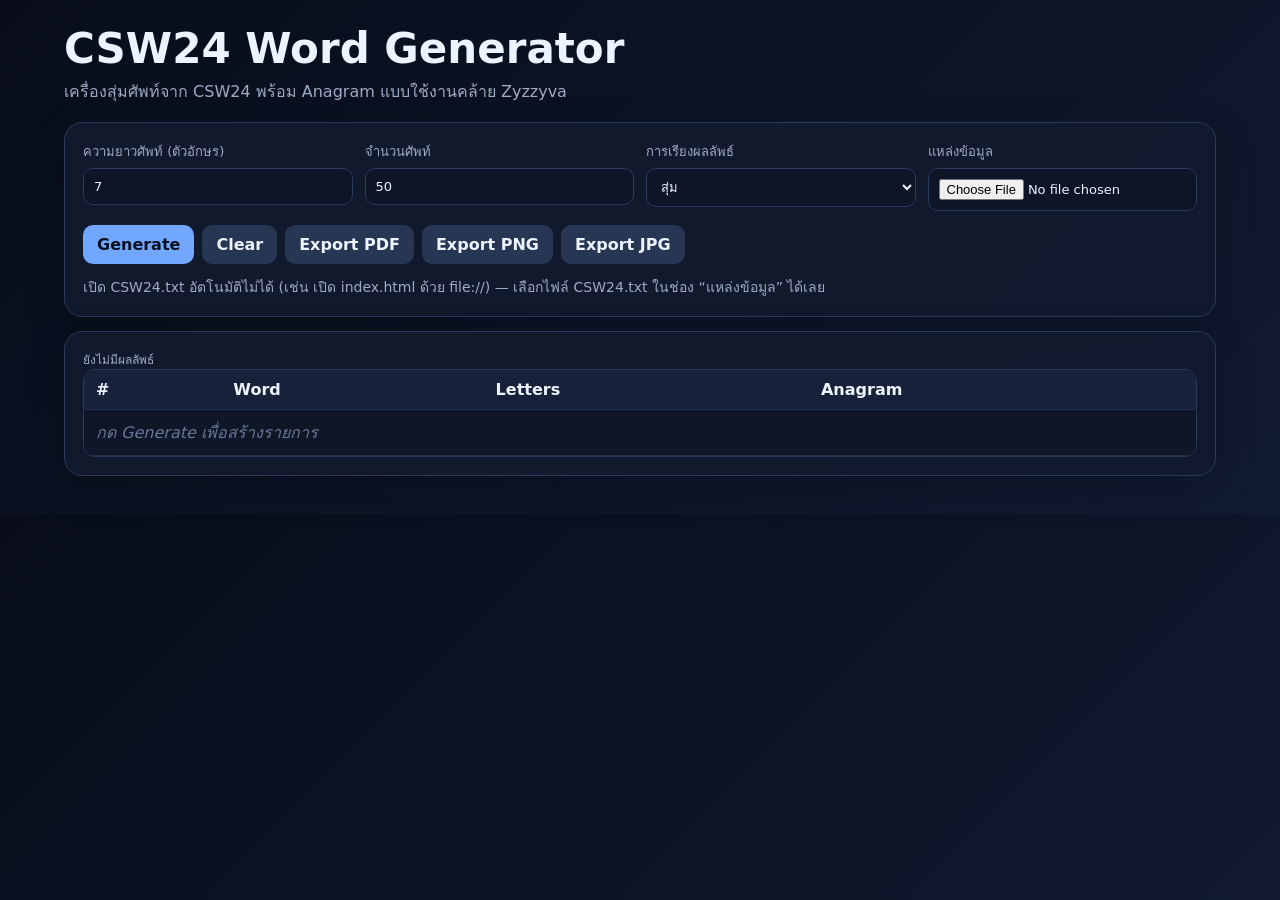
==== index.html @ b1757b20 "Add initial HTML structure for CSW24 Word Generator" ====
<!doctype html>
<html lang="th">
<head>
<meta charset="utf-8">
<meta name="viewport" content="width=device-width,initial-scale=1">
<title>CSW24 Word Generator — Zyzzyva Style</title>
<style>
:root{--bg:#0b1020;--panel:#121a2e;--panel2:#18233d;--text:#edf3ff;--muted:#9eabc5;--accent:#72a7ff;--line:#2a395c;--good:#69d39a}
*{box-sizing:border-box} body{margin:0;background:linear-gradient(135deg,#080d19,#101a31);color:var(--text);font-family:system-ui,-apple-system,Segoe UI,sans-serif}
.wrap{max-width:1200px;margin:auto;padding:24px}.hero{margin-bottom:18px}.hero h1{margin:0 0 6px;font-size:clamp(26px,4vw,42px)}.hero p{margin:0;color:var(--muted)}
.panel{background:rgba(18,26,46,.94);border:1px solid var(--line);border-radius:18px;padding:18px;margin:14px 0;box-shadow:0 12px 40px rgba(0,0,0,.18)}
.controls{display:grid;grid-template-columns:repeat(4,minmax(140px,1fr));gap:12px}
label{display:flex;flex-direction:column;gap:6px;color:var(--muted);font-size:13px}
input,select,button{font:inherit} input,select{width:100%;background:#0d1527;color:var(--text);border:1px solid var(--line);border-radius:10px;padding:10px}
button{border:0;border-radius:10px;padding:10px 14px;cursor:pointer;background:var(--accent);color:#07101f;font-weight:700}
button.secondary{background:#263653;color:var(--text)}button:disabled{opacity:.45;cursor:not-allowed}
.actions{display:flex;gap:8px;flex-wrap:wrap;margin-top:14px}.status{margin-top:12px;color:var(--muted);font-size:14px}.status strong{color:var(--good)}
.table-wrap{overflow:auto;max-height:65vh;border:1px solid var(--line);border-radius:12px}
table{border-collapse:collapse;width:100%;min-width:560px;background:#0e1628}th,td{padding:10px 12px;border-bottom:1px solid #22304e;text-align:left;vertical-align:top}th{position:sticky;top:0;background:#17223a;z-index:1}td.word{font-weight:800;letter-spacing:.06em}td.letters{font-family:ui-monospace,SFMono-Regular,Menlo,monospace;color:#a9c4ff}
.anagrams{display:flex;gap:6px;flex-wrap:wrap}.chip{background:#243554;border:1px solid #344a72;border-radius:999px;padding:4px 8px;font-size:12px}
.empty{color:#687795;font-style:italic}.small{font-size:12px;color:var(--muted)}
@media(max-width:800px){.controls{grid-template-columns:1fr 1fr}}@media(max-width:520px){.controls{grid-template-columns:1fr}.wrap{padding:12px}}
@media print{body{background:white;color:black}.panel{box-shadow:none;border:0}.hero p,.controls,.actions,.status,.small{display:none}.table-wrap{max-height:none;border:0}table{background:white}th{position:static;background:#eee;color:#000}th,td{color:#000;border-color:#bbb}.chip{color:#000;background:white;border-color:#999}}
</style>
</head>
<body>
<div class="wrap">
  <header class="hero">
    <h1>CSW24 Word Generator</h1>
    <p>เครื่องสุ่มศัพท์จาก CSW24 พร้อม Anagram แบบใช้งานคล้าย Zyzzyva</p>
  </header>

  <section class="panel">
    <div class="controls">
      <label>ความยาวศัพท์ (ตัวอักษร)
        <input id="length" type="number" min="1" max="30" value="7">
      </label>
      <label>จำนวนศัพท์
        <input id="count" type="number" min="1" max="1000" value="50">
      </label>
      <label>การเรียงผลลัพธ์
        <select id="sort">
          <option value="random">สุ่ม</option>
          <option value="alpha">A → Z</option>
          <option value="score">ยาวก่อน</option>
        </select>
      </label>
      <label>แหล่งข้อมูล
        <input id="fileInput" type="file" accept=".txt">
      </label>
    </div>
    <div class="actions">
      <button id="generate">Generate</button>
      <button id="clear" class="secondary">Clear</button>
      <button id="pdf" class="secondary">Export PDF</button>
      <button id="png" class="secondary">Export PNG</button>
      <button id="jpg" class="secondary">Export JPG</button>
    </div>
    <div id="status" class="status">กำลังโหลด CSW24.txt…</div>
  </section>

  <section class="panel">
    <div class="small" id="resultMeta">ยังไม่มีผลลัพธ์</div>
    <div class="table-wrap">
      <table id="results">
        <thead><tr><th>#</th><th>Word</th><th>Letters</th><th>Anagram</th></tr></thead>
        <tbody><tr><td colspan="4" class="empty">กด Generate เพื่อสร้างรายการ</td></tr></tbody>
      </table>
    </div>
  </section>
</div>

<script>
"use strict";
let WORDS = [];
let anagramMap = new Map();
let currentRows = [];

const $ = id => document.getElementById(id);

function normalize(text){
  return [...new Set(text.split(/\r?\n/).map(x=>x.trim().toUpperCase()).filter(x=>/^[A-Z]+$/.test(x)))];
}
function keyOf(w){ return [...w].sort().join(""); }

function buildIndex(){
  anagramMap = new Map();
  for(const w of WORDS){
    const k = keyOf(w);
    if(!anagramMap.has(k)) anagramMap.set(k, []);
    anagramMap.get(k).push(w);
  }
  for(const arr of anagramMap.values()) arr.sort();
}

function setStatus(msg, good=false){
  $("status").innerHTML = good ? "<strong>"+msg+"</strong>" : msg;
}

async function loadDefault(){
  try{
    const r = await fetch("CSW24.txt", {cache:"no-store"});
    if(!r.ok) throw new Error("HTTP "+r.status);
    WORDS = normalize(await r.text());
    buildIndex();
    setStatus(`โหลด CSW24 สำเร็จ: ${WORDS.length.toLocaleString()} คำ`, true);
  }catch(e){
    setStatus("เปิด CSW24.txt อัตโนมัติไม่ได้ (เช่น เปิด index.html ด้วย file://) — เลือกไฟล์ CSW24.txt ในช่อง “แหล่งข้อมูล” ได้เลย");
  }
}

$("fileInput").addEventListener("change", async e=>{
  const f=e.target.files[0]; if(!f) return;
  WORDS=normalize(await f.text()); buildIndex();
  setStatus(`โหลดไฟล์สำเร็จ: ${WORDS.length.toLocaleString()} คำ`, true);
});

function generate(){
  if(!WORDS.length){setStatus("ยังไม่มี word list — กรุณาโหลด CSW24.txt ก่อน");return;}
  const len=Math.max(1,Math.min(30,+$("length").value||1));
  const count=Math.max(1,Math.min(1000,+$("count").value||1));
  let pool=WORDS.filter(w=>w.length===len);
  if(!pool.length){setStatus(`ไม่พบศัพท์ที่มี ${len} ตัวอักษร`); return;}

  // Fisher-Yates shuffle without mutating the master list.
  pool=[...pool];
  for(let i=pool.length-1;i>0;i--){const j=Math.floor(Math.random()*(i+1));[pool[i],pool[j]]=[pool[j],pool[i]];}
  currentRows=pool.slice(0,Math.min(count,pool.length));
  const mode=$("sort").value;
  if(mode==="alpha") currentRows.sort();
  if(mode==="score") currentRows.sort((a,b)=>b.length-a.length || a.localeCompare(b));

  render();
  setStatus(`สร้าง ${currentRows.length.toLocaleString()} จาก ${pool.length.toLocaleString()} คำที่มี ${len} ตัวอักษร`, true);
}
function render(){
  const tbody=$("results").querySelector("tbody");
  tbody.innerHTML="";
  currentRows.forEach((w,i)=>{
    const tr=document.createElement("tr");
    const ans=(anagramMap.get(keyOf(w))||[]).filter(x=>x!==w);
    tr.innerHTML=`<td>${i+1}</td><td class="word">${w}</td><td class="letters">${keyOf(w)}</td><td class="anagrams">${
      ans.length ? ans.map(x=>`<span class="chip">${x}</span>`).join("") : '<span class="empty">—</span>'
    }</td>`;
    tbody.appendChild(tr);
  });
  $("resultMeta").textContent=currentRows.length ? `ผลลัพธ์ ${currentRows.length} คำ • Letters = ตัวอักษรเรียง A→Z • Anagram ค้นจาก CSW24 ที่โหลดอยู่` : "ยังไม่มีผลลัพธ์";
}
$("generate").onclick=generate;
$("clear").onclick=()=>{currentRows=[];render();setStatus("ล้างผลลัพธ์แล้ว")};

function exportCanvas(ext){
  if(!currentRows.length){setStatus("ยังไม่มีผลลัพธ์ให้ export");return;}
  const scale=2, rowH=48, headH=72, pad=36;
  const width=1200, height=headH+pad+currentRows.length*rowH+pad;
  const c=document.createElement("canvas"); c.width=width*scale; c.height=height*scale;
  const ctx=c.getContext("2d"); ctx.scale(scale,scale);
  ctx.fillStyle="#ffffff";ctx.fillRect(0,0,width,height);
  ctx.fillStyle="#111827";ctx.font="700 30px system-ui";ctx.fillText("CSW24 Word Generator",pad,42);
  ctx.font="14px system-ui";ctx.fillStyle="#4b5563";ctx.fillText(`${currentRows.length} words`,pad,64);
  let y=headH+pad;
  ctx.font="700 15px system-ui";ctx.fillStyle="#111827";
  ctx.fillText("#",pad,y);ctx.fillText("WORD",pad+70,y);ctx.fillText("LETTERS",pad+230,y);ctx.fillText("ANAGRAM",pad+390,y);
  y+=22; ctx.strokeStyle="#cbd5e1";ctx.beginPath();ctx.moveTo(pad,y);ctx.lineTo(width-pad,y);ctx.stroke(); y+=14;
  ctx.font="700 18px ui-monospace";ctx.fillStyle="#111827";
  currentRows.forEach((w,i)=>{
    ctx.fillText(String(i+1),pad,y+18);
    ctx.fillText(w,pad+70,y+18);ctx.font="14px ui-monospace";ctx.fillStyle="#374151";ctx.fillText(keyOf(w),pad+230,y+18);
    const ans=(anagramMap.get(keyOf(w))||[]).filter(x=>x!==w);
    ctx.font="14px system-ui";ctx.fillStyle="#374151";
    ctx.fillText(ans.length?ans.join(", "):"—",pad+390,y+18);
    ctx.font="700 18px ui-monospace";ctx.fillStyle="#111827";
    y+=rowH;
  });
  const mime=ext==="jpg"?"image/jpeg":"image/png";
  const url=c.toDataURL(mime,0.95);
  const a=document.createElement("a");a.href=url;a.download=`csw24-words-${Date.now()}.${ext}`;a.click();
}
$("png").onclick=()=>exportCanvas("png");
$("jpg").onclick=()=>exportCanvas("jpg");
$("pdf").onclick=()=>{if(!currentRows.length){setStatus("ยังไม่มีผลลัพธ์ให้ export");return;} window.print();};

loadDefault();
</script>
</body>
</html>
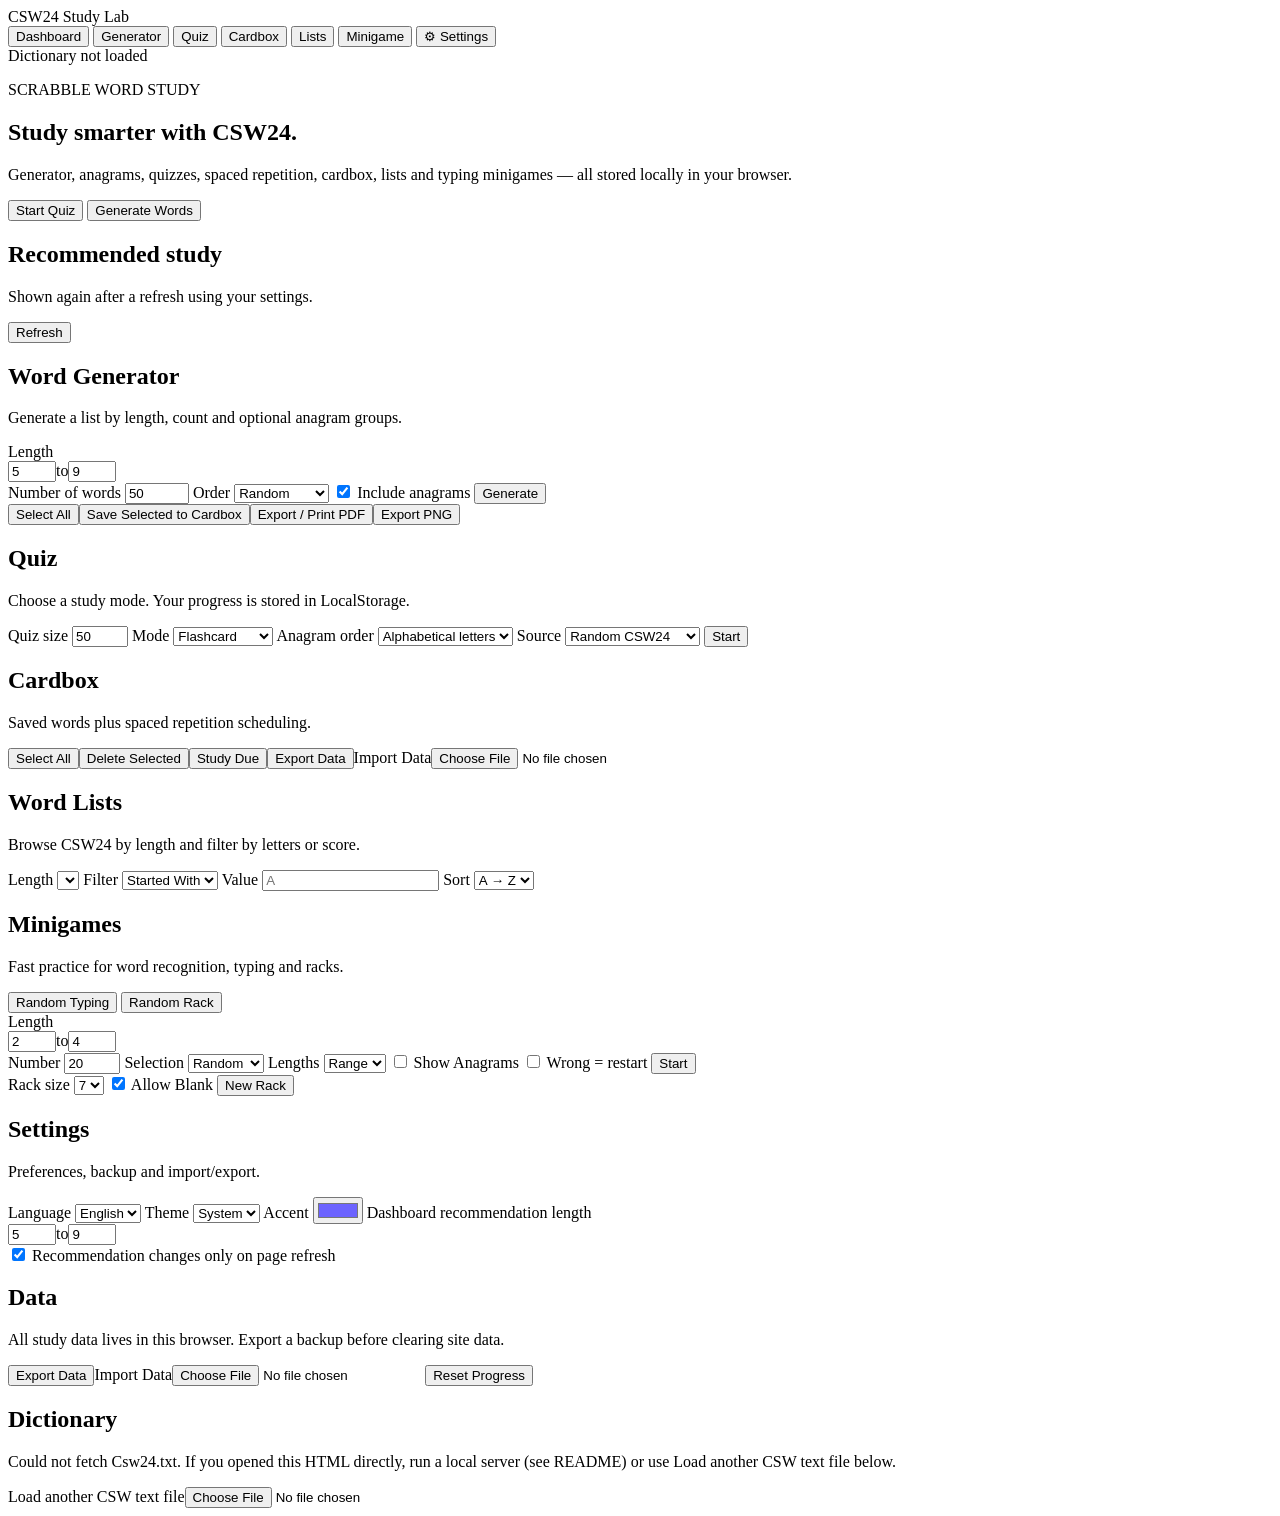
==== commit 9bf048dc: "Add files via upload" ====
--- a/index.html
+++ b/index.html
@@ -1,186 +1,175 @@
 <!doctype html>
-<html lang="th">
+<html lang="en">
 <head>
-<meta charset="utf-8">
-<meta name="viewport" content="width=device-width,initial-scale=1">
-<title>CSW24 Word Generator — Zyzzyva Style</title>
-<style>
-:root{--bg:#0b1020;--panel:#121a2e;--panel2:#18233d;--text:#edf3ff;--muted:#9eabc5;--accent:#72a7ff;--line:#2a395c;--good:#69d39a}
-*{box-sizing:border-box} body{margin:0;background:linear-gradient(135deg,#080d19,#101a31);color:var(--text);font-family:system-ui,-apple-system,Segoe UI,sans-serif}
-.wrap{max-width:1200px;margin:auto;padding:24px}.hero{margin-bottom:18px}.hero h1{margin:0 0 6px;font-size:clamp(26px,4vw,42px)}.hero p{margin:0;color:var(--muted)}
-.panel{background:rgba(18,26,46,.94);border:1px solid var(--line);border-radius:18px;padding:18px;margin:14px 0;box-shadow:0 12px 40px rgba(0,0,0,.18)}
-.controls{display:grid;grid-template-columns:repeat(4,minmax(140px,1fr));gap:12px}
-label{display:flex;flex-direction:column;gap:6px;color:var(--muted);font-size:13px}
-input,select,button{font:inherit} input,select{width:100%;background:#0d1527;color:var(--text);border:1px solid var(--line);border-radius:10px;padding:10px}
-button{border:0;border-radius:10px;padding:10px 14px;cursor:pointer;background:var(--accent);color:#07101f;font-weight:700}
-button.secondary{background:#263653;color:var(--text)}button:disabled{opacity:.45;cursor:not-allowed}
-.actions{display:flex;gap:8px;flex-wrap:wrap;margin-top:14px}.status{margin-top:12px;color:var(--muted);font-size:14px}.status strong{color:var(--good)}
-.table-wrap{overflow:auto;max-height:65vh;border:1px solid var(--line);border-radius:12px}
-table{border-collapse:collapse;width:100%;min-width:560px;background:#0e1628}th,td{padding:10px 12px;border-bottom:1px solid #22304e;text-align:left;vertical-align:top}th{position:sticky;top:0;background:#17223a;z-index:1}td.word{font-weight:800;letter-spacing:.06em}td.letters{font-family:ui-monospace,SFMono-Regular,Menlo,monospace;color:#a9c4ff}
-.anagrams{display:flex;gap:6px;flex-wrap:wrap}.chip{background:#243554;border:1px solid #344a72;border-radius:999px;padding:4px 8px;font-size:12px}
-.empty{color:#687795;font-style:italic}.small{font-size:12px;color:var(--muted)}
-@media(max-width:800px){.controls{grid-template-columns:1fr 1fr}}@media(max-width:520px){.controls{grid-template-columns:1fr}.wrap{padding:12px}}
-@media print{body{background:white;color:black}.panel{box-shadow:none;border:0}.hero p,.controls,.actions,.status,.small{display:none}.table-wrap{max-height:none;border:0}table{background:white}th{position:static;background:#eee;color:#000}th,td{color:#000;border-color:#bbb}.chip{color:#000;background:white;border-color:#999}}
-</style>
+  <meta charset="utf-8">
+  <meta name="viewport" content="width=device-width,initial-scale=1">
+  <title>CSW24 Study Lab</title>
+  <link rel="stylesheet" href="styles.css">
 </head>
 <body>
-<div class="wrap">
-  <header class="hero">
-    <h1>CSW24 Word Generator</h1>
-    <p>เครื่องสุ่มศัพท์จาก CSW24 พร้อม Anagram แบบใช้งานคล้าย Zyzzyva</p>
+  <header class="topbar">
+    <div class="brand">CSW24 <span>Study Lab</span></div>
+    <nav id="mainNav">
+      <button class="nav-btn active" data-page="dashboard">Dashboard</button>
+      <button class="nav-btn" data-page="generator">Generator</button>
+      <button class="nav-btn" data-page="quiz">Quiz</button>
+      <button class="nav-btn" data-page="cardbox">Cardbox</button>
+      <button class="nav-btn" data-page="lists">Lists</button>
+      <button class="nav-btn" data-page="minigame">Minigame</button>
+      <button class="nav-btn" data-page="settings">⚙ Settings</button>
+    </nav>
+    <div class="status" id="dictStatus">Loading CSW24…</div>
   </header>
 
-  <section class="panel">
-    <div class="controls">
-      <label>ความยาวศัพท์ (ตัวอักษร)
-        <input id="length" type="number" min="1" max="30" value="7">
-      </label>
-      <label>จำนวนศัพท์
-        <input id="count" type="number" min="1" max="1000" value="50">
-      </label>
-      <label>การเรียงผลลัพธ์
-        <select id="sort">
-          <option value="random">สุ่ม</option>
-          <option value="alpha">A → Z</option>
-          <option value="score">ยาวก่อน</option>
-        </select>
-      </label>
-      <label>แหล่งข้อมูล
-        <input id="fileInput" type="file" accept=".txt">
-      </label>
-    </div>
-    <div class="actions">
-      <button id="generate">Generate</button>
-      <button id="clear" class="secondary">Clear</button>
-      <button id="pdf" class="secondary">Export PDF</button>
-      <button id="png" class="secondary">Export PNG</button>
-      <button id="jpg" class="secondary">Export JPG</button>
-    </div>
-    <div id="status" class="status">กำลังโหลด CSW24.txt…</div>
-  </section>
+  <main>
+    <section class="page active" id="page-dashboard">
+      <div class="hero">
+        <div>
+          <p class="eyebrow">SCRABBLE WORD STUDY</p>
+          <h1>Study smarter with CSW24.</h1>
+          <p class="muted">Generator, anagrams, quizzes, spaced repetition, cardbox, lists and typing minigames — all stored locally in your browser.</p>
+        </div>
+        <div class="hero-actions">
+          <button class="primary" data-page-jump="quiz">Start Quiz</button>
+          <button data-page-jump="generator">Generate Words</button>
+        </div>
+      </div>
 
-  <section class="panel">
-    <div class="small" id="resultMeta">ยังไม่มีผลลัพธ์</div>
-    <div class="table-wrap">
-      <table id="results">
-        <thead><tr><th>#</th><th>Word</th><th>Letters</th><th>Anagram</th></tr></thead>
-        <tbody><tr><td colspan="4" class="empty">กด Generate เพื่อสร้างรายการ</td></tr></tbody>
-      </table>
-    </div>
-  </section>
-</div>
+      <div class="stats-grid" id="dashboardStats"></div>
 
-<script>
-"use strict";
-let WORDS = [];
-let anagramMap = new Map();
-let currentRows = [];
+      <div class="panel">
+        <div class="panel-title">
+          <div><h2>Recommended study</h2><p class="muted">Shown again after a refresh using your settings.</p></div>
+          <button id="refreshRecommendations">Refresh</button>
+        </div>
+        <div id="recommendations" class="word-grid"></div>
+      </div>
+    </section>
 
-const $ = id => document.getElementById(id);
+    <section class="page" id="page-generator">
+      <div class="page-head"><h1>Word Generator</h1><p>Generate a list by length, count and optional anagram groups.</p></div>
+      <div class="panel controls">
+        <label>Length
+          <div class="range-row"><input id="genMinLen" type="number" min="2" max="15" value="5"><span>to</span><input id="genMaxLen" type="number" min="2" max="15" value="9"></div>
+        </label>
+        <label>Number of words <input id="genCount" type="number" min="1" max="1000" value="50"></label>
+        <label>Order
+          <select id="genOrder"><option value="random">Random</option><option value="alpha">Alphabetical</option></select>
+        </label>
+        <label class="check"><input id="genAnagrams" type="checkbox" checked> Include anagrams</label>
+        <button class="primary" id="generateBtn">Generate</button>
+      </div>
+      <div class="toolbar"><button id="genSelectAll">Select All</button><button id="genSave">Save Selected to Cardbox</button><button id="exportPdf">Export / Print PDF</button><button id="exportPng">Export PNG</button></div>
+      <div id="generatorOutput" class="results"></div>
+    </section>
 
-function normalize(text){
-  return [...new Set(text.split(/\r?\n/).map(x=>x.trim().toUpperCase()).filter(x=>/^[A-Z]+$/.test(x)))];
-}
-function keyOf(w){ return [...w].sort().join(""); }
+    <section class="page" id="page-quiz">
+      <div class="page-head"><h1>Quiz</h1><p>Choose a study mode. Your progress is stored in LocalStorage.</p></div>
+      <div class="panel controls">
+        <label>Quiz size <input id="quizCount" type="number" min="1" max="100" value="50"></label>
+        <label>Mode
+          <select id="quizMode">
+            <option value="flashcard">Flashcard</option>
+            <option value="anagram">Anagram</option>
+            <option value="active">Active Recall</option>
+          </select>
+        </label>
+        <label>Anagram order
+          <select id="quizAnagramOrder"><option value="alpha">Alphabetical letters</option><option value="random">Shuffled letters</option></select>
+        </label>
+        <label>Source
+          <select id="quizSource"><option value="random">Random CSW24</option><option value="cardbox">Cardbox due cards</option></select>
+        </label>
+        <button class="primary" id="startQuiz">Start</button>
+      </div>
+      <div id="quizArea"></div>
+      <div id="quizSavedSelection" class="panel hidden"></div>
+    </section>
 
-function buildIndex(){
-  anagramMap = new Map();
-  for(const w of WORDS){
-    const k = keyOf(w);
-    if(!anagramMap.has(k)) anagramMap.set(k, []);
-    anagramMap.get(k).push(w);
-  }
-  for(const arr of anagramMap.values()) arr.sort();
-}
+    <section class="page" id="page-cardbox">
+      <div class="page-head"><h1>Cardbox</h1><p>Saved words plus spaced repetition scheduling.</p></div>
+      <div class="toolbar"><button id="cardSelectAll">Select All</button><button id="cardDeleteSelected">Delete Selected</button><button id="cardStudy">Study Due</button><button id="exportData">Export Data</button><label class="file-btn">Import Data<input id="importData" type="file" accept=".json"></label></div>
+      <div id="cardboxOutput" class="results"></div>
+    </section>
 
-function setStatus(msg, good=false){
-  $("status").innerHTML = good ? "<strong>"+msg+"</strong>" : msg;
-}
+    <section class="page" id="page-lists">
+      <div class="page-head"><h1>Word Lists</h1><p>Browse CSW24 by length and filter by letters or score.</p></div>
+      <div class="panel controls">
+        <label>Length <select id="listLen"></select></label>
+        <label>Filter
+          <select id="listFilterType"><option value="starts">Started With</option><option value="ends">Ended With</option><option value="contains">Contains</option><option value="all">Contains All</option><option value="score">Score</option></select>
+        </label>
+        <label id="listFilterValueWrap">Value <input id="listFilterValue" placeholder="A"></label>
+        <label>Sort <select id="listSort"><option value="alpha">A → Z</option><option value="score">Score</option></select></label>
+      </div>
+      <div id="listOutput" class="list-column"></div>
+    </section>
 
-async function loadDefault(){
-  try{
-    const r = await fetch("CSW24.txt", {cache:"no-store"});
-    if(!r.ok) throw new Error("HTTP "+r.status);
-    WORDS = normalize(await r.text());
-    buildIndex();
-    setStatus(`โหลด CSW24 สำเร็จ: ${WORDS.length.toLocaleString()} คำ`, true);
-  }catch(e){
-    setStatus("เปิด CSW24.txt อัตโนมัติไม่ได้ (เช่น เปิด index.html ด้วย file://) — เลือกไฟล์ CSW24.txt ในช่อง “แหล่งข้อมูล” ได้เลย");
-  }
-}
+    <section class="page" id="page-minigame">
+      <div class="page-head"><h1>Minigames</h1><p>Fast practice for word recognition, typing and racks.</p></div>
+      <div class="tabs">
+        <button class="tab active" data-game="typing">Random Typing</button>
+        <button class="tab" data-game="rack">Random Rack</button>
+      </div>
 
-$("fileInput").addEventListener("change", async e=>{
-  const f=e.target.files[0]; if(!f) return;
-  WORDS=normalize(await f.text()); buildIndex();
-  setStatus(`โหลดไฟล์สำเร็จ: ${WORDS.length.toLocaleString()} คำ`, true);
-});
+      <div class="game-panel active" id="game-typing">
+        <div class="panel controls">
+          <label>Length <div class="range-row"><input id="typeMin" type="number" min="2" max="15" value="2"><span>to</span><input id="typeMax" type="number" min="2" max="15" value="4"></div></label>
+          <label>Number <input id="typeCount" type="number" min="1" max="100" value="20"></label>
+          <label>Selection <select id="typeOrder"><option value="random">Random</option><option value="alpha">By Letter</option></select></label>
+          <label>Lengths <select id="typeExact"><option value="range">Range</option><option value="2">2s</option><option value="3">3s</option><option value="4">4s</option></select></label>
+          <label class="check"><input id="typeAnagrams" type="checkbox"> Show Anagrams</label>
+          <label class="check"><input id="typeRestartOnError" type="checkbox"> Wrong = restart</label>
+          <button class="primary" id="startTyping">Start</button>
+        </div>
+        <div id="typingArea"></div>
+      </div>
 
-function generate(){
-  if(!WORDS.length){setStatus("ยังไม่มี word list — กรุณาโหลด CSW24.txt ก่อน");return;}
-  const len=Math.max(1,Math.min(30,+$("length").value||1));
-  const count=Math.max(1,Math.min(1000,+$("count").value||1));
-  let pool=WORDS.filter(w=>w.length===len);
-  if(!pool.length){setStatus(`ไม่พบศัพท์ที่มี ${len} ตัวอักษร`); return;}
+      <div class="game-panel" id="game-rack">
+        <div class="panel controls">
+          <label>Rack size <select id="rackSize"><option>7</option><option>8</option><option>9</option></select></label>
+          <label class="check"><input id="rackBlanks" type="checkbox" checked> Allow Blank</label>
+          <button class="primary" id="newRack">New Rack</button>
+        </div>
+        <div id="rackArea"></div>
+      </div>
+    </section>
 
-  // Fisher-Yates shuffle without mutating the master list.
-  pool=[...pool];
-  for(let i=pool.length-1;i>0;i--){const j=Math.floor(Math.random()*(i+1));[pool[i],pool[j]]=[pool[j],pool[i]];}
-  currentRows=pool.slice(0,Math.min(count,pool.length));
-  const mode=$("sort").value;
-  if(mode==="alpha") currentRows.sort();
-  if(mode==="score") currentRows.sort((a,b)=>b.length-a.length || a.localeCompare(b));
+    <section class="page" id="page-settings">
+      <div class="page-head"><h1>Settings</h1><p>Preferences, backup and import/export.</p></div>
+      <div class="panel settings-grid">
+        <label>Language
+          <select id="language"><option value="en">English</option><option value="th">ไทย</option></select>
+        </label>
+        <label>Theme
+          <select id="theme"><option value="system">System</option><option value="light">Light</option><option value="dark">Dark</option></select>
+        </label>
+        <label>Accent
+          <input id="accent" type="color" value="#6c63ff">
+        </label>
+        <label>Dashboard recommendation length
+          <div class="range-row"><input id="dashMin" type="number" min="2" max="15" value="5"><span>to</span><input id="dashMax" type="number" min="2" max="15" value="9"></div>
+        </label>
+        <label class="check"><input id="dashboardRefreshOnly" type="checkbox" checked> Recommendation changes only on page refresh</label>
+      </div>
+      <div class="panel">
+        <h2>Data</h2>
+        <p class="muted">All study data lives in this browser. Export a backup before clearing site data.</p>
+        <div class="toolbar"><button id="settingsExport">Export Data</button><label class="file-btn">Import Data<input id="settingsImport" type="file" accept=".json"></label><button class="danger" id="resetProgress">Reset Progress</button></div>
+      </div>
+      <div class="panel">
+        <h2>Dictionary</h2>
+        <p id="dictInfo" class="muted"></p>
+        <label class="file-btn">Load another CSW text file<input id="dictFile" type="file" accept=".txt"></label>
+      </div>
+    </section>
+  </main>
 
-  render();
-  setStatus(`สร้าง ${currentRows.length.toLocaleString()} จาก ${pool.length.toLocaleString()} คำที่มี ${len} ตัวอักษร`, true);
-}
-function render(){
-  const tbody=$("results").querySelector("tbody");
-  tbody.innerHTML="";
-  currentRows.forEach((w,i)=>{
-    const tr=document.createElement("tr");
-    const ans=(anagramMap.get(keyOf(w))||[]).filter(x=>x!==w);
-    tr.innerHTML=`<td>${i+1}</td><td class="word">${w}</td><td class="letters">${keyOf(w)}</td><td class="anagrams">${
-      ans.length ? ans.map(x=>`<span class="chip">${x}</span>`).join("") : '<span class="empty">—</span>'
-    }</td>`;
-    tbody.appendChild(tr);
-  });
-  $("resultMeta").textContent=currentRows.length ? `ผลลัพธ์ ${currentRows.length} คำ • Letters = ตัวอักษรเรียง A→Z • Anagram ค้นจาก CSW24 ที่โหลดอยู่` : "ยังไม่มีผลลัพธ์";
-}
-$("generate").onclick=generate;
-$("clear").onclick=()=>{currentRows=[];render();setStatus("ล้างผลลัพธ์แล้ว")};
+  <dialog id="wordDialog">
+    <div id="dialogContent"></div>
+    <button class="close-dialog" onclick="document.getElementById('wordDialog').close()">Close</button>
+  </dialog>
 
-function exportCanvas(ext){
-  if(!currentRows.length){setStatus("ยังไม่มีผลลัพธ์ให้ export");return;}
-  const scale=2, rowH=48, headH=72, pad=36;
-  const width=1200, height=headH+pad+currentRows.length*rowH+pad;
-  const c=document.createElement("canvas"); c.width=width*scale; c.height=height*scale;
-  const ctx=c.getContext("2d"); ctx.scale(scale,scale);
-  ctx.fillStyle="#ffffff";ctx.fillRect(0,0,width,height);
-  ctx.fillStyle="#111827";ctx.font="700 30px system-ui";ctx.fillText("CSW24 Word Generator",pad,42);
-  ctx.font="14px system-ui";ctx.fillStyle="#4b5563";ctx.fillText(`${currentRows.length} words`,pad,64);
-  let y=headH+pad;
-  ctx.font="700 15px system-ui";ctx.fillStyle="#111827";
-  ctx.fillText("#",pad,y);ctx.fillText("WORD",pad+70,y);ctx.fillText("LETTERS",pad+230,y);ctx.fillText("ANAGRAM",pad+390,y);
-  y+=22; ctx.strokeStyle="#cbd5e1";ctx.beginPath();ctx.moveTo(pad,y);ctx.lineTo(width-pad,y);ctx.stroke(); y+=14;
-  ctx.font="700 18px ui-monospace";ctx.fillStyle="#111827";
-  currentRows.forEach((w,i)=>{
-    ctx.fillText(String(i+1),pad,y+18);
-    ctx.fillText(w,pad+70,y+18);ctx.font="14px ui-monospace";ctx.fillStyle="#374151";ctx.fillText(keyOf(w),pad+230,y+18);
-    const ans=(anagramMap.get(keyOf(w))||[]).filter(x=>x!==w);
-    ctx.font="14px system-ui";ctx.fillStyle="#374151";
-    ctx.fillText(ans.length?ans.join(", "):"—",pad+390,y+18);
-    ctx.font="700 18px ui-monospace";ctx.fillStyle="#111827";
-    y+=rowH;
-  });
-  const mime=ext==="jpg"?"image/jpeg":"image/png";
-  const url=c.toDataURL(mime,0.95);
-  const a=document.createElement("a");a.href=url;a.download=`csw24-words-${Date.now()}.${ext}`;a.click();
-}
-$("png").onclick=()=>exportCanvas("png");
-$("jpg").onclick=()=>exportCanvas("jpg");
-$("pdf").onclick=()=>{if(!currentRows.length){setStatus("ยังไม่มีผลลัพธ์ให้ export");return;} window.print();};
-
-loadDefault();
-</script>
+  <script src="app.js"></script>
 </body>
 </html>
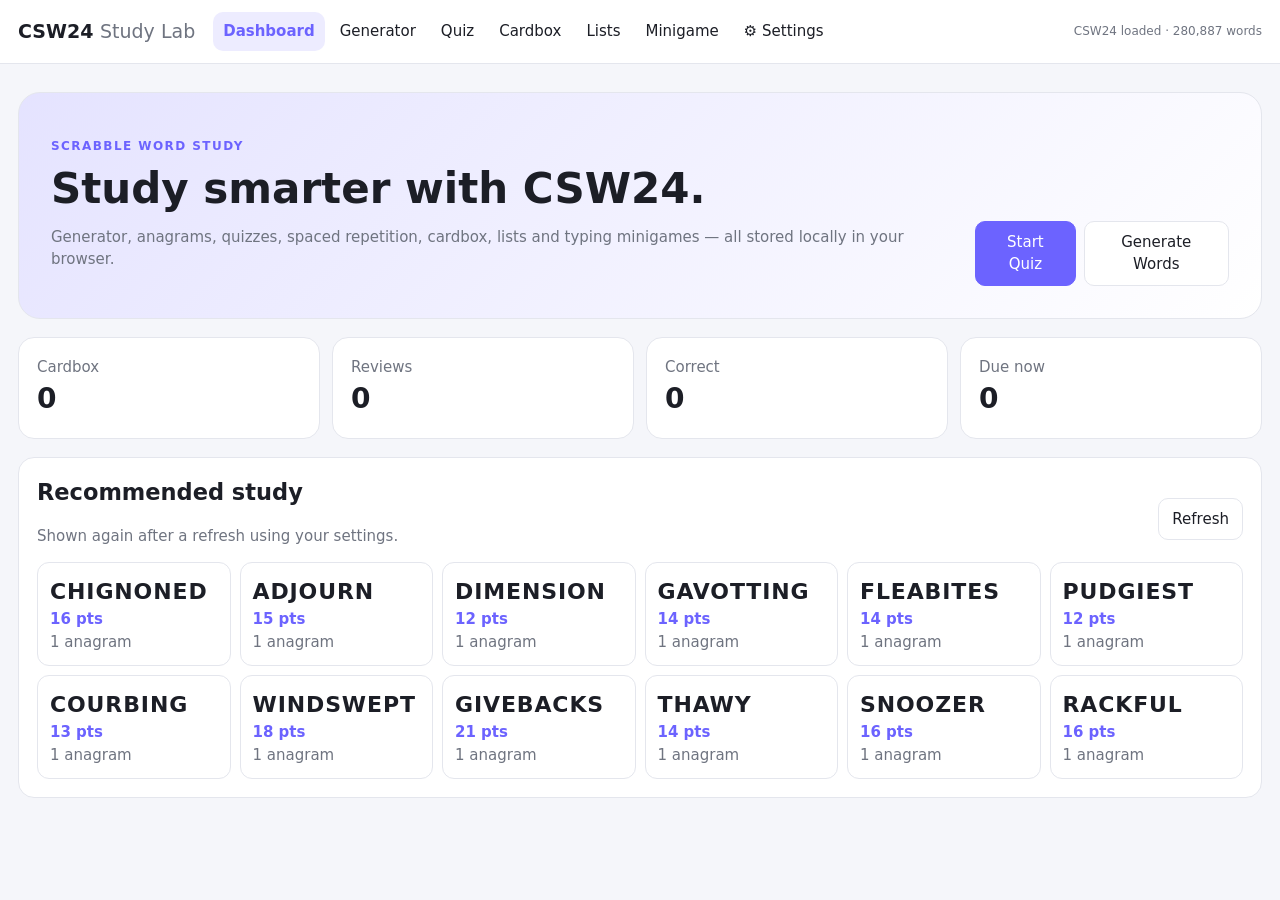
==== commit 56289cf0: "Add files via upload" ====
--- a/index.html
+++ b/index.html
@@ -170,6 +170,7 @@
     <button class="close-dialog" onclick="document.getElementById('wordDialog').close()">Close</button>
   </dialog>
 
+  <script src="csw24.js"></script>
   <script src="app.js"></script>
 </body>
 </html>
--- a/styles.css
+++ b/styles.css
@@ -0,0 +1,9 @@
+:root{--accent:#6c63ff;--bg:#f5f6fa;--panel:#fff;--text:#1c1e26;--muted:#6f7480;--border:#e4e6ed;--danger:#d83a52;--good:#198754}
+*{box-sizing:border-box}body{margin:0;background:var(--bg);color:var(--text);font:15px/1.5 system-ui,-apple-system,Segoe UI,sans-serif}
+button,input,select{font:inherit}button,.file-btn{border:1px solid var(--border);background:var(--panel);color:var(--text);border-radius:10px;padding:9px 13px;cursor:pointer}.primary{background:var(--accent);color:#fff;border-color:var(--accent)}.danger{color:#fff;background:var(--danger);border-color:var(--danger)}
+button:hover,.file-btn:hover{filter:brightness(.97)}input,select{border:1px solid var(--border);border-radius:9px;padding:9px;background:var(--panel);color:var(--text);min-width:0}
+.topbar{position:sticky;top:0;z-index:20;background:color-mix(in srgb,var(--panel) 94%,transparent);backdrop-filter:blur(12px);border-bottom:1px solid var(--border);padding:12px 18px;display:flex;gap:18px;align-items:center}.brand{font-weight:900;font-size:19px;white-space:nowrap}.brand span{font-weight:500;color:var(--muted)}nav{display:flex;gap:5px;flex-wrap:wrap}.nav-btn{border:0;background:transparent;padding:8px 10px}.nav-btn.active{background:color-mix(in srgb,var(--accent) 12%,var(--panel));color:var(--accent);font-weight:700}.status{margin-left:auto;color:var(--muted);font-size:12px}
+main{max-width:1300px;margin:auto;padding:28px 18px 70px}.page{display:none}.page.active{display:block}.page-head{margin-bottom:18px}.page-head h1{margin:0 0 4px;font-size:32px}.muted{color:var(--muted)}.eyebrow{color:var(--accent);font-weight:800;letter-spacing:.12em;font-size:12px}.hero{background:linear-gradient(135deg,color-mix(in srgb,var(--accent) 18%,var(--panel)),var(--panel));border:1px solid var(--border);border-radius:22px;padding:32px;display:flex;justify-content:space-between;gap:25px;align-items:end}.hero h1{font-size:42px;line-height:1.05;margin:6px 0 12px}.hero-actions{display:flex;gap:8px}.stats-grid{display:grid;grid-template-columns:repeat(4,1fr);gap:12px;margin:18px 0}.stat{background:var(--panel);border:1px solid var(--border);border-radius:16px;padding:18px}.stat b{font-size:28px;display:block}.panel{background:var(--panel);border:1px solid var(--border);border-radius:16px;padding:18px;margin:14px 0}.panel-title{display:flex;justify-content:space-between;gap:12px;align-items:center}.panel h2{margin:0 0 4px}.controls{display:flex;flex-wrap:wrap;gap:14px;align-items:end}.controls label{display:flex;flex-direction:column;gap:6px;font-weight:700}.controls .check{flex-direction:row;align-items:center;font-weight:500;padding:9px 0}.range-row{display:flex;align-items:center;gap:7px}.range-row input{width:90px}.toolbar{display:flex;gap:8px;flex-wrap:wrap;margin:12px 0}.results{display:grid;gap:10px}.word-card{border:1px solid var(--border);border-radius:13px;padding:13px;display:flex;gap:12px;align-items:flex-start;background:var(--panel)}.word-main{min-width:130px}.word{font-size:22px;font-weight:900;letter-spacing:.04em}.score{font-weight:800;color:var(--accent)}.anagrams{display:flex;gap:6px;flex-wrap:wrap}.chip{padding:4px 8px;border-radius:999px;background:color-mix(in srgb,var(--accent) 10%,var(--panel));font-size:13px}.word-grid{display:grid;grid-template-columns:repeat(auto-fill,minmax(170px,1fr));gap:9px}.word-tile{border:1px solid var(--border);border-radius:12px;padding:12px}.tabs{display:flex;gap:6px;margin-bottom:12px}.tab.active{background:var(--accent);color:#fff;border-color:var(--accent)}.game-panel{display:none}.game-panel.active{display:block}.quiz-card{max-width:720px;margin:25px auto;text-align:center;padding:35px;border:1px solid var(--border);background:var(--panel);border-radius:22px}.quiz-word{font-size:52px;font-weight:950;letter-spacing:.06em;margin:20px}.quiz-input{width:100%;font-size:25px;text-align:center}.quiz-actions{display:flex;justify-content:center;gap:8px;margin-top:15px}.feedback{font-size:18px;font-weight:800;margin:14px}.good{color:var(--good)}.bad{color:var(--danger)}.list-column{display:flex;flex-direction:column;gap:3px;max-height:70vh;overflow:auto;border:1px solid var(--border);border-radius:14px;background:var(--panel)}.list-word{padding:8px 13px;border-bottom:1px solid var(--border);display:flex;justify-content:space-between}.hidden{display:none!important}.file-btn{display:inline-flex;align-items:center;gap:6px}.file-btn input{display:none}.rack{display:flex;gap:8px;justify-content:center;margin:20px}.tile{width:52px;height:58px;border:1px solid #c9cbd3;border-radius:8px;display:flex;align-items:center;justify-content:center;font-size:25px;font-weight:900;background:#eee8d5;box-shadow:0 2px 0 #c5c0b2}.rack-answer{max-width:850px;margin:auto}.setting-grid{}.settings-grid{display:grid;grid-template-columns:repeat(2,minmax(200px,1fr));gap:18px}.settings-grid label{display:flex;flex-direction:column;gap:6px;font-weight:700}.settings-grid .check{grid-column:1/-1;flex-direction:row;align-items:center}.close-dialog{margin-top:15px}dialog{border:1px solid var(--border);border-radius:16px;padding:24px;max-width:800px;width:calc(100% - 30px);background:var(--panel);color:var(--text)}dialog::backdrop{background:#0008}
+@media(max-width:900px){.topbar{align-items:flex-start;flex-wrap:wrap}.status{width:100%;margin:0}.stats-grid{grid-template-columns:repeat(2,1fr)}.hero{display:block}.hero-actions{margin-top:20px}.settings-grid{grid-template-columns:1fr}}
+@media(max-width:600px){main{padding:18px 10px 60px}.hero h1{font-size:32px}.stats-grid{grid-template-columns:1fr 1fr}.nav-btn{font-size:12px;padding:7px}.word-card{flex-direction:column}.quiz-word{font-size:38px}}
+body.dark{--bg:#111318;--panel:#191c23;--text:#f1f2f5;--muted:#9da2ad;--border:#30343e}
